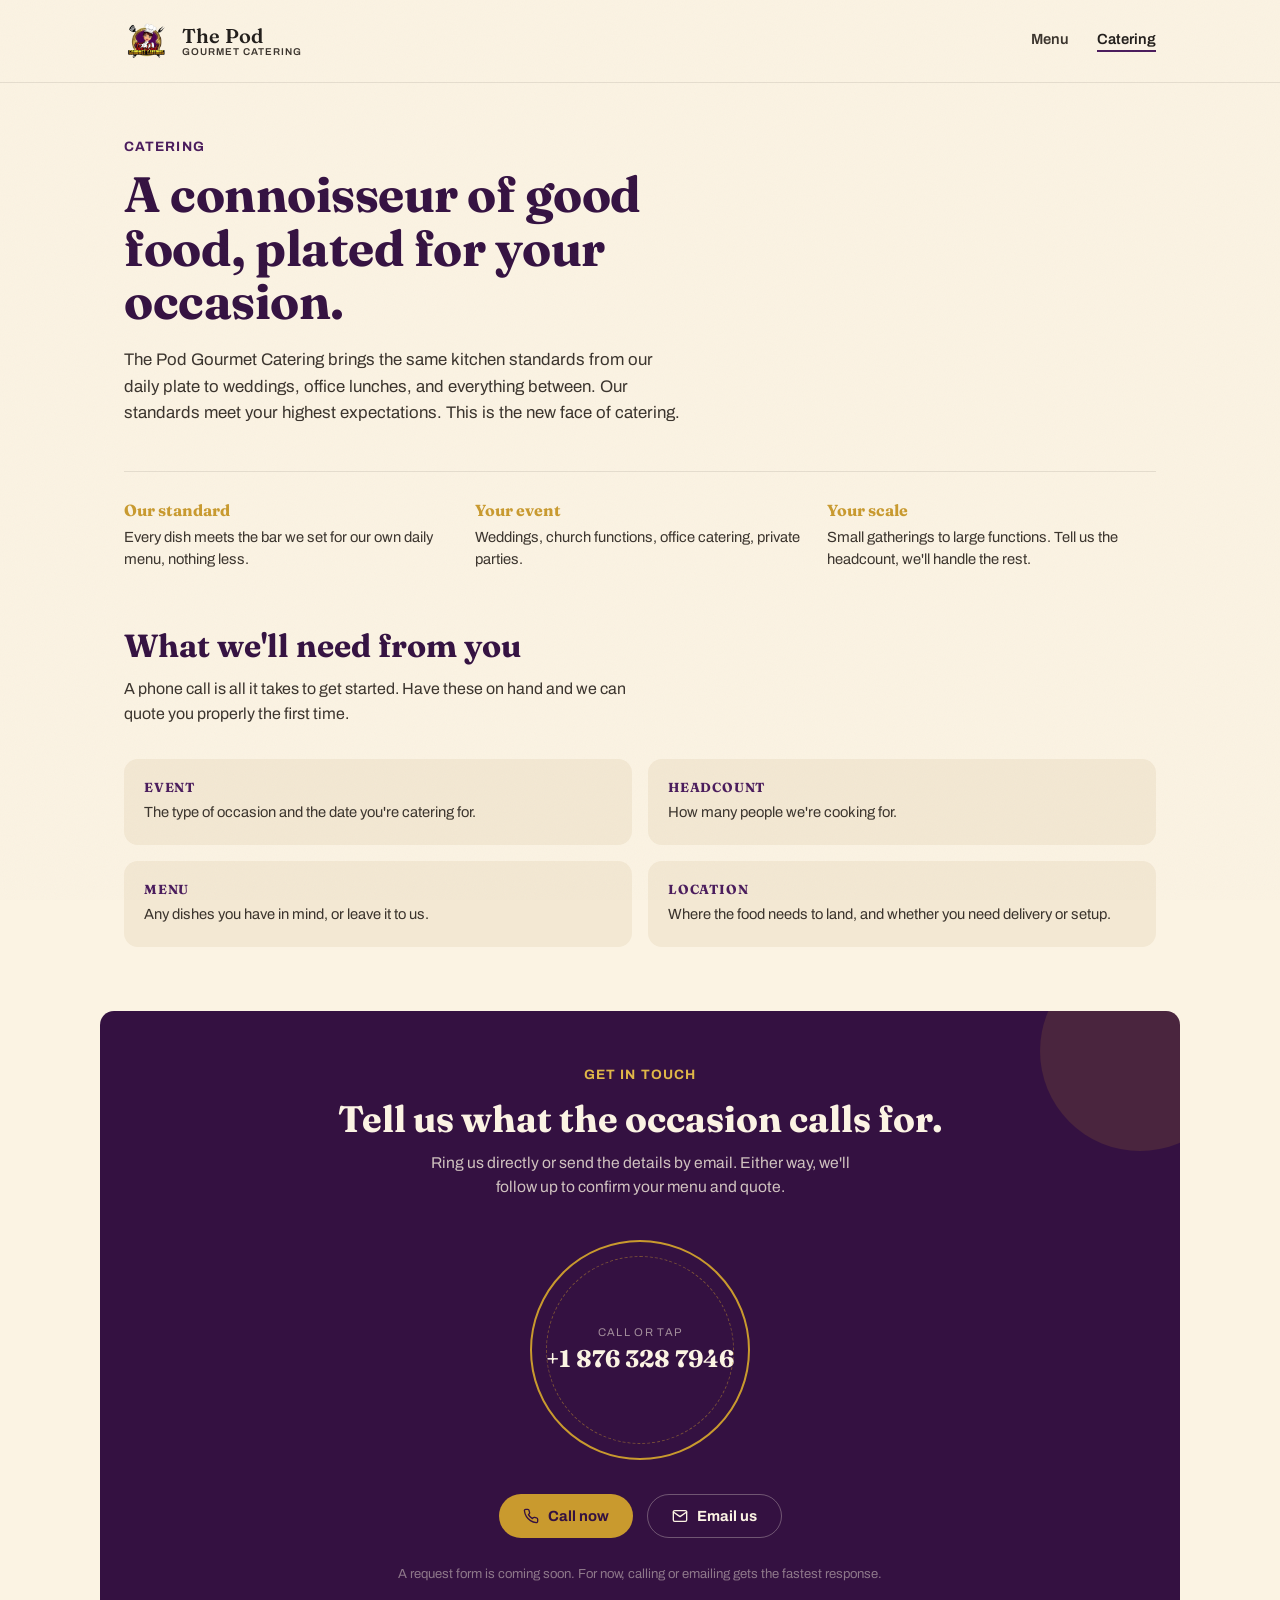
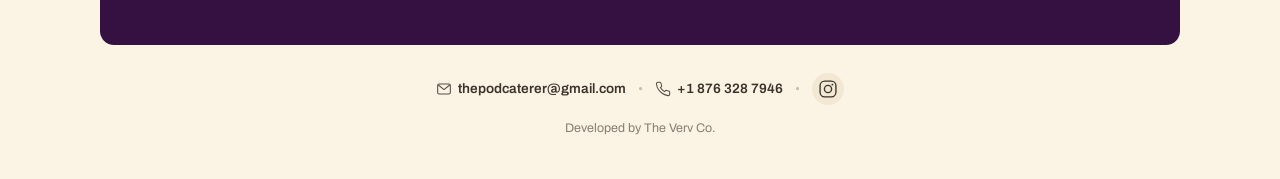
==== catering.html @ 732d0fd7 "Add files via upload" ====
<!DOCTYPE html>
<html lang="en">
<head>
<meta charset="UTF-8">
<meta name="viewport" content="width=device-width, initial-scale=1.0">
<title>Catering | The Pod Gourmet Catering</title>
<link rel="preconnect" href="https://fonts.googleapis.com">
<link rel="preconnect" href="https://fonts.gstatic.com" crossorigin>
<link href="https://fonts.googleapis.com/css2?family=Fraunces:opsz,wght@9..144,400;9..144,500;9..144,600;9..144,700;9..144,900&family=Fraunces:ital,opsz,wght@1,9..144,500&family=Archivo:wght@400;500;600;700&display=swap" rel="stylesheet">
<link rel="stylesheet" href="styles.css">
<link rel="stylesheet" href="catering.css">
</head>
<body>

<div class="grain"></div>

<header class="site-header">
  <div class="header-inner">
    <a href="index.html" class="brand">
      <img src="assets/logo.png" alt="The Pod Gourmet Catering" class="brand-logo">
      <span class="brand-name">The Pod<span class="brand-sub">Gourmet Catering</span></span>
    </a>
    <nav class="site-nav">
      <a href="index.html">Menu</a>
      <a href="catering.html" class="active">Catering</a>
    </nav>
  </div>
</header>

<main>

  <section class="cat-hero">
    <div class="cat-hero-inner">
      <p class="hero-eyebrow">Catering</p>
      <h1 class="cat-hero-title">A connoisseur of good food, plated for your occasion.</h1>
      <p class="cat-hero-sub">The Pod Gourmet Catering brings the same kitchen standards from our daily plate to weddings, office lunches, and everything between. Our standards meet your highest expectations. This is the new face of catering.</p>
    </div>

    <div class="cat-standards">
      <div class="cat-standard">
        <h3>Our standard</h3>
        <p>Every dish meets the bar we set for our own daily menu, nothing less.</p>
      </div>
      <div class="cat-standard">
        <h3>Your event</h3>
        <p>Weddings, church functions, office catering, private parties.</p>
      </div>
      <div class="cat-standard">
        <h3>Your scale</h3>
        <p>Small gatherings to large functions. Tell us the headcount, we'll handle the rest.</p>
      </div>
    </div>
  </section>

  <section class="cat-needs">
    <h2>What we'll need from you</h2>
    <p class="cat-needs-sub">A phone call is all it takes to get started. Have these on hand and we can quote you properly the first time.</p>

    <div class="cat-needs-grid">
      <div class="cat-need-card">
        <span class="cat-need-mark">Event</span>
        <p>The type of occasion and the date you're catering for.</p>
      </div>
      <div class="cat-need-card">
        <span class="cat-need-mark">Headcount</span>
        <p>How many people we're cooking for.</p>
      </div>
      <div class="cat-need-card">
        <span class="cat-need-mark">Menu</span>
        <p>Any dishes you have in mind, or leave it to us.</p>
      </div>
      <div class="cat-need-card">
        <span class="cat-need-mark">Location</span>
        <p>Where the food needs to land, and whether you need delivery or setup.</p>
      </div>
    </div>
  </section>

  <section class="cat-reach">
    <p class="hero-eyebrow cat-reach-eyebrow">Get in touch</p>
    <h2>Tell us what the occasion calls for.</h2>
    <p class="cat-reach-sub">Ring us directly or send the details by email. Either way, we'll follow up to confirm your menu and quote.</p>

    <div class="cat-plate">
      <div class="cat-plate-ring">
        <div class="cat-plate-inner">
          <p class="cat-plate-label">Call or tap</p>
          <a class="cat-plate-phone" href="tel:+18763287946">+1 876 328 7946</a>
        </div>
      </div>
    </div>

    <div class="cat-actions">
      <a class="cat-btn cat-btn-primary" href="tel:+18763287946">
        <svg viewBox="0 0 24 24" fill="none" stroke="currentColor" stroke-width="2" stroke-linecap="round" stroke-linejoin="round"><path d="M22 16.92v3a2 2 0 0 1-2.18 2 19.79 19.79 0 0 1-8.63-3.07 19.5 19.5 0 0 1-6-6 19.79 19.79 0 0 1-3.07-8.67A2 2 0 0 1 4.11 2h3a2 2 0 0 1 2 1.72 12.84 12.84 0 0 0 .7 2.81 2 2 0 0 1-.45 2.11L8.09 9.91a16 16 0 0 0 6 6l1.27-1.27a2 2 0 0 1 2.11-.45 12.84 12.84 0 0 0 2.81.7A2 2 0 0 1 22 16.92z"/></svg>
        Call now
      </a>
      <a class="cat-btn cat-btn-secondary" href="mailto:thepodcaterer@gmail.com?subject=Catering%20Inquiry&body=Event%20type%3A%0AEvent%20date%3A%0AHeadcount%3A%0ALocation%3A%0AWhat%20we%20need%3A">
        <svg viewBox="0 0 24 24" fill="none" stroke="currentColor" stroke-width="2" stroke-linecap="round" stroke-linejoin="round"><path d="M4 4h16c1.1 0 2 .9 2 2v12c0 1.1-.9 2-2 2H4c-1.1 0-2-.9-2-2V6c0-1.1.9-2 2-2z"/><polyline points="22,6 12,13 2,6"/></svg>
        Email us
      </a>
    </div>

    <p class="cat-soon-note">A request form is coming soon. For now, calling or emailing gets the fastest response.</p>
  </section>

</main>

<footer class="site-footer">
  <div class="footer-contact">
    <a href="mailto:thepodcaterer@gmail.com" class="footer-link">
      <svg class="footer-link-icon" viewBox="0 0 24 24" width="16" height="16" fill="none" xmlns="http://www.w3.org/2000/svg">
        <rect x="2.5" y="4.5" width="19" height="15" rx="2.2" stroke="currentColor" stroke-width="1.6"/>
        <path d="M3.5 6L12 13L20.5 6" stroke="currentColor" stroke-width="1.6" stroke-linecap="round" stroke-linejoin="round"/>
      </svg>
      thepodcaterer@gmail.com
    </a>
    <span class="footer-divider">•</span>
    <a href="tel:+18763287946" class="footer-link">
      <svg class="footer-link-icon" viewBox="0 0 24 24" width="16" height="16" fill="none" xmlns="http://www.w3.org/2000/svg">
        <path d="M22 16.92v3a2 2 0 0 1-2.18 2 19.79 19.79 0 0 1-8.63-3.07 19.5 19.5 0 0 1-6-6 19.79 19.79 0 0 1-3.07-8.67A2 2 0 0 1 4.11 2h3a2 2 0 0 1 2 1.72 12.84 12.84 0 0 0 .7 2.81 2 2 0 0 1-.45 2.11L8.09 9.91a16 16 0 0 0 6 6l1.27-1.27a2 2 0 0 1 2.11-.45 12.84 12.84 0 0 0 2.81.7A2 2 0 0 1 22 16.92z" stroke="currentColor" stroke-width="1.6" stroke-linecap="round" stroke-linejoin="round"/>
      </svg>
      +1 876 328 7946
    </a>
    <span class="footer-divider">•</span>
    <a href="https://www.instagram.com/thepodcaterer/" target="_blank" rel="noopener" class="footer-icon" aria-label="The Pod Gourmet Catering on Instagram">
      <svg viewBox="0 0 24 24" width="20" height="20" fill="none" xmlns="http://www.w3.org/2000/svg">
        <rect x="2.5" y="2.5" width="19" height="19" rx="5.5" stroke="currentColor" stroke-width="1.6"/>
        <circle cx="12" cy="12" r="4.3" stroke="currentColor" stroke-width="1.6"/>
        <circle cx="17.3" cy="6.7" r="1.15" fill="currentColor"/>
      </svg>
    </a>
  </div>
  <p class="footer-credit">Developed by The Verv Co.</p>
</footer>

</body>
</html>
---- styles.css ----
/* ===== Tokens ===== */
:root {
  --pod-purple: #4A1B5C;
  --pod-purple-deep: #341141;
  --pod-black: #1A1716;
  --pod-gold: #C99A2E;
  --pod-gold-bright: #E0B748;
  --cream: #FBF3E3;
  --cream-dim: #F3E8D3;
  --char: #211D1A;
  --char-soft: #3A332C;

  --font-display: "Fraunces", serif;
  --font-body: "Archivo", sans-serif;

  --radius: 14px;
  --max-w: 1080px;
}

* { box-sizing: border-box; }

html, body {
  margin: 0;
  padding: 0;
  background: var(--cream);
  color: var(--char);
  font-family: var(--font-body);
  -webkit-font-smoothing: antialiased;
}

/* subtle paper grain overlay */
.grain {
  position: fixed;
  inset: 0;
  pointer-events: none;
  z-index: 999;
  opacity: 0.035;
  background-image: url("data:image/svg+xml,%3Csvg xmlns='http://www.w3.org/2000/svg' width='160' height='160'%3E%3Cfilter id='n'%3E%3CfeTurbulence type='fractalNoise' baseFrequency='0.9' numOctaves='2' stitchTiles='stitch'/%3E%3C/filter%3E%3Crect width='100%25' height='100%25' filter='url(%23n)'/%3E%3C/svg%3E");
}

a { text-decoration: none; color: inherit; }

h1, h2, h3 { font-family: var(--font-display); margin: 0; }

/* ===== Header ===== */
.site-header {
  position: sticky;
  top: 0;
  z-index: 50;
  background: var(--cream);
  border-bottom: 1px solid rgba(33,29,26,0.1);
}
.header-inner {
  max-width: var(--max-w);
  margin: 0 auto;
  padding: 18px 24px;
  display: flex;
  align-items: center;
  justify-content: space-between;
}
.brand {
  display: flex;
  align-items: center;
  gap: 12px;
  font-family: var(--font-display);
  font-weight: 600;
  font-size: 1.25rem;
  letter-spacing: 0.01em;
}
.brand-logo {
  width: 46px;
  height: 46px;
  object-fit: contain;
  flex-shrink: 0;
}
.brand-name {
  display: flex;
  flex-direction: column;
  line-height: 1.1;
}
.brand-sub {
  font-family: var(--font-body);
  font-weight: 600;
  font-size: 0.62rem;
  text-transform: uppercase;
  letter-spacing: 0.1em;
  color: var(--char-soft);
}
.site-nav {
  display: flex;
  gap: 28px;
  font-size: 0.92rem;
  font-weight: 600;
}
.site-nav a {
  position: relative;
  padding-bottom: 4px;
  color: var(--char-soft);
}
.site-nav a.active { color: var(--char); }
.site-nav a.active::after {
  content: "";
  position: absolute;
  left: 0; right: 0; bottom: -1px;
  height: 2px;
  background: var(--pod-purple);
}

/* ===== Hero ===== */
.hero {
  max-width: var(--max-w);
  margin: 0 auto;
  padding: 64px 24px 40px;
  display: grid;
  grid-template-columns: 1.4fr 1fr;
  gap: 40px;
  align-items: end;
}
.hero-eyebrow {
  font-size: 0.85rem;
  font-weight: 700;
  letter-spacing: 0.08em;
  text-transform: uppercase;
  color: var(--pod-purple);
  margin: 0 0 14px;
}
.hero-title {
  font-size: clamp(2.6rem, 5.2vw, 4.2rem);
  font-weight: 900;
  line-height: 0.98;
  color: var(--pod-purple-deep);
  letter-spacing: -0.01em;
}
.hero-sub {
  margin-top: 18px;
  font-size: 1.05rem;
  line-height: 1.6;
  max-width: 480px;
  color: var(--char-soft);
}
.hero-today {
  background: var(--pod-purple);
  color: var(--cream);
  border-radius: var(--radius);
  padding: 28px 26px;
  position: relative;
  overflow: hidden;
}
.hero-today::before {
  content: "";
  position: absolute;
  top: -40px; right: -40px;
  width: 140px; height: 140px;
  border-radius: 50%;
  background: var(--pod-gold);
  opacity: 0.18;
}
.hero-today-label {
  font-size: 0.8rem;
  text-transform: uppercase;
  letter-spacing: 0.1em;
  font-weight: 700;
  opacity: 0.75;
  margin: 0 0 6px;
}
.hero-today-day {
  font-family: var(--font-display);
  font-size: 1.7rem;
  font-weight: 700;
  margin: 0 0 10px;
}
.hero-today-pick {
  font-size: 0.98rem;
  line-height: 1.5;
  opacity: 0.92;
  margin: 0;
}

/* ===== Day tabs ===== */
.day-tabs {
  max-width: var(--max-w);
  margin: 0 auto;
  padding: 0 24px;
  display: flex;
  gap: 10px;
  flex-wrap: wrap;
  border-bottom: 1px solid rgba(33,29,26,0.1);
  padding-bottom: 18px;
}
.day-tab {
  font-family: var(--font-body);
  font-weight: 700;
  font-size: 0.92rem;
  padding: 10px 18px;
  border-radius: 999px;
  border: 1.5px solid rgba(33,29,26,0.15);
  background: transparent;
  color: var(--char-soft);
  cursor: pointer;
  transition: all 0.18s ease;
}
.day-tab:hover {
  border-color: var(--pod-purple);
  color: var(--pod-purple);
}
.day-tab.is-active {
  background: var(--pod-purple);
  border-color: var(--pod-purple);
  color: var(--cream);
}
.day-tab .dot {
  display: inline-block;
  width: 6px; height: 6px;
  border-radius: 50%;
  background: var(--pod-purple);
  margin-right: 7px;
  vertical-align: middle;
}

/* ===== Menu board ===== */
.menu-board {
  max-width: var(--max-w);
  margin: 0 auto;
  padding: 44px 24px 20px;
}
.day-panel { display: none; }
.day-panel.is-active { display: block; animation: fadeUp 0.35s ease; }

@keyframes fadeUp {
  from { opacity: 0; transform: translateY(6px); }
  to { opacity: 1; transform: translateY(0); }
}

.day-panel-head {
  display: flex;
  align-items: baseline;
  justify-content: space-between;
  margin-bottom: 28px;
  flex-wrap: wrap;
  gap: 8px;
}
.day-panel-title {
  font-size: 2.1rem;
  font-weight: 700;
  color: var(--pod-purple-deep);
}
.day-panel-note {
  font-style: italic;
  color: var(--pod-purple);
  font-family: var(--font-display);
  font-size: 1.05rem;
}

.cat-block { margin-bottom: 30px; }
.cat-label {
  font-size: 0.78rem;
  font-weight: 700;
  text-transform: uppercase;
  letter-spacing: 0.09em;
  color: var(--char-soft);
  margin-bottom: 12px;
  display: flex;
  align-items: center;
  gap: 8px;
}
.cat-label::before {
  content: "";
  width: 10px; height: 10px;
  border-radius: 3px;
}
.cat-block[data-cat="protein"] .cat-label::before { background: var(--pod-purple); }
.cat-block[data-cat="soup"] .cat-label::before { background: var(--char-soft); }
.cat-block[data-cat="rice"] .cat-label::before { background: var(--pod-gold); }
.cat-block[data-cat="side"] .cat-label::before { background: var(--pod-black); }
.cat-block[data-cat="boiled"] .cat-label::before { background: #8B6A3F; }

.item-grid {
  display: grid;
  grid-template-columns: repeat(auto-fill, minmax(240px, 1fr));
  gap: 10px;
}
.item-card {
  background: var(--cream-dim);
  border-radius: 10px;
  padding: 14px 16px;
  font-weight: 600;
  font-size: 0.97rem;
  border-left: 3px solid transparent;
  transition: transform 0.15s ease;
}
.cat-block[data-cat="protein"] .item-card { border-left-color: var(--pod-purple); }
.cat-block[data-cat="soup"] .item-card { border-left-color: var(--char-soft); }
.cat-block[data-cat="rice"] .item-card { border-left-color: var(--pod-gold); }
.cat-block[data-cat="side"] .item-card { border-left-color: var(--pod-black); }
.cat-block[data-cat="boiled"] .item-card { border-left-color: #8B6A3F; }

/* ===== Legend ===== */
.legend {
  max-width: var(--max-w);
  margin: 50px auto 0;
  padding: 36px 24px 60px;
  border-top: 1px solid rgba(33,29,26,0.1);
}
.legend h3 {
  font-size: 1.15rem;
  margin-bottom: 22px;
  color: var(--pod-purple-deep);
}
.legend-grid {
  display: grid;
  grid-template-columns: repeat(auto-fit, minmax(220px, 1fr));
  gap: 22px;
}
.legend-item {
  display: flex;
  gap: 12px;
  align-items: flex-start;
}
.legend-item strong {
  font-size: 0.95rem;
  display: block;
  margin-bottom: 3px;
}
.legend-item p {
  margin: 0;
  font-size: 0.88rem;
  color: var(--char-soft);
  line-height: 1.4;
}
.legend-tag {
  width: 14px; height: 14px;
  border-radius: 4px;
  margin-top: 3px;
  flex-shrink: 0;
}
.tag-protein { background: var(--pod-purple); }
.tag-rice { background: var(--pod-gold); }
.tag-side { background: var(--pod-black); }
.tag-boiled { background: #8B6A3F; }

/* ===== Footer ===== */
.site-footer {
  text-align: center;
  padding: 28px 24px 44px;
  font-size: 0.85rem;
  color: var(--char-soft);
}
.footer-tagline {
  margin: 0 0 14px;
}
.footer-credit {
  margin: 16px 0 0;
  font-size: 0.78rem;
  opacity: 0.6;
}
.footer-contact {
  display: flex;
  align-items: center;
  justify-content: center;
  gap: 12px;
  flex-wrap: wrap;
}
.footer-link {
  color: var(--char-soft);
  font-weight: 600;
  transition: color 0.15s ease;
  display: inline-flex;
  align-items: center;
  gap: 6px;
}
.footer-link:hover {
  color: var(--pod-purple);
}
.footer-link-icon {
  flex-shrink: 0;
  opacity: 0.85;
}
.footer-divider {
  color: rgba(33,29,26,0.25);
  font-size: 0.8rem;
}
.footer-icon {
  display: inline-flex;
  align-items: center;
  justify-content: center;
  width: 32px;
  height: 32px;
  border-radius: 50%;
  color: var(--char-soft);
  background: var(--cream-dim);
  transition: color 0.15s ease, background 0.15s ease, transform 0.15s ease;
}
.footer-icon:hover {
  color: var(--cream);
  background: linear-gradient(135deg, var(--pod-purple), var(--pod-gold));
  transform: translateY(-1px);
}

/* ===== Responsive ===== */
@media (max-width: 760px) {
  .hero { grid-template-columns: 1fr; padding-top: 36px; }
  .day-panel-title { font-size: 1.7rem; }
  .footer-contact { gap: 8px; }
  .footer-divider { display: none; }
}
---- catering.css ----
/* ===== Catering hero ===== */
.cat-hero {
  max-width: var(--max-w);
  margin: 0 auto;
  padding: 56px 24px 0;
}
.cat-hero-inner {
  max-width: 640px;
}
.cat-hero-title {
  font-size: clamp(2.1rem, 4.2vw, 3.1rem);
  font-weight: 700;
  line-height: 1.08;
  color: var(--pod-purple-deep);
  letter-spacing: -0.01em;
  margin-top: 14px;
}
.cat-hero-sub {
  margin-top: 18px;
  font-size: 1.05rem;
  line-height: 1.6;
  color: var(--char-soft);
  max-width: 560px;
}

.cat-standards {
  margin-top: 44px;
  padding-top: 28px;
  border-top: 1px solid rgba(33,29,26,0.1);
  display: grid;
  grid-template-columns: repeat(3, 1fr);
  gap: 22px;
}
.cat-standard h3 {
  font-family: var(--font-display);
  font-size: 1rem;
  font-weight: 700;
  color: var(--pod-gold);
  margin-bottom: 6px;
}
.cat-standard p {
  font-size: 0.92rem;
  line-height: 1.5;
  color: var(--char-soft);
  margin: 0;
}

/* ===== Needs section ===== */
.cat-needs {
  max-width: var(--max-w);
  margin: 0 auto;
  padding: 56px 24px 8px;
}
.cat-needs h2 {
  font-size: clamp(1.5rem, 2.6vw, 2rem);
  font-weight: 700;
  color: var(--pod-purple-deep);
  margin-bottom: 12px;
}
.cat-needs-sub {
  font-size: 1rem;
  color: var(--char-soft);
  max-width: 520px;
  line-height: 1.55;
  margin: 0 0 32px;
}

.cat-needs-grid {
  display: grid;
  grid-template-columns: repeat(2, 1fr);
  gap: 16px;
}
.cat-need-card {
  background: var(--cream-dim);
  border-radius: var(--radius);
  padding: 20px 20px 22px;
}
.cat-need-mark {
  display: block;
  font-family: var(--font-display);
  font-weight: 700;
  font-size: 0.82rem;
  letter-spacing: 0.06em;
  text-transform: uppercase;
  color: var(--pod-purple);
  margin-bottom: 6px;
}
.cat-need-card p {
  font-size: 0.92rem;
  line-height: 1.5;
  color: var(--char-soft);
  margin: 0;
}

/* ===== Reach / plate section ===== */
.cat-reach {
  max-width: var(--max-w);
  margin: 56px auto 0;
  padding: 56px 24px 64px;
  background: var(--pod-purple-deep);
  border-radius: var(--radius);
  color: var(--cream);
  text-align: center;
  position: relative;
  overflow: hidden;
}
.cat-reach::before {
  content: "";
  position: absolute;
  top: -60px; right: -60px;
  width: 200px; height: 200px;
  border-radius: 50%;
  background: var(--pod-gold);
  opacity: 0.14;
}
.cat-reach-eyebrow { color: var(--pod-gold-bright); }
.cat-reach h2 {
  font-size: clamp(1.6rem, 3vw, 2.3rem);
  font-weight: 700;
  margin: 12px 0 10px;
}
.cat-reach-sub {
  color: rgba(251,243,227,0.78);
  font-size: 0.98rem;
  max-width: 460px;
  margin: 0 auto 40px;
  line-height: 1.55;
}

.cat-plate { display: inline-block; }
.cat-plate-ring {
  width: 220px;
  height: 220px;
  border-radius: 50%;
  border: 2px solid var(--pod-gold);
  display: flex;
  align-items: center;
  justify-content: center;
  margin: 0 auto;
  position: relative;
}
.cat-plate-ring::before {
  content: "";
  position: absolute;
  inset: 14px;
  border-radius: 50%;
  border: 1px dashed rgba(201,154,46,0.45);
}
.cat-plate-label {
  font-size: 0.7rem;
  letter-spacing: 0.12em;
  text-transform: uppercase;
  color: rgba(251,243,227,0.55);
  margin: 0 0 6px;
}
.cat-plate-phone {
  font-family: var(--font-display);
  font-size: 1.5rem;
  font-weight: 700;
  color: var(--cream);
  text-decoration: none;
}
.cat-plate-phone:hover { color: var(--pod-gold-bright); }
.cat-plate-phone:focus-visible {
  outline: 2px solid var(--pod-gold-bright);
  outline-offset: 4px;
  border-radius: 4px;
}

.cat-actions {
  display: flex;
  gap: 14px;
  justify-content: center;
  margin-top: 34px;
  flex-wrap: wrap;
}
.cat-btn {
  display: inline-flex;
  align-items: center;
  gap: 9px;
  padding: 13px 24px;
  border-radius: 999px;
  font-weight: 700;
  font-size: 0.92rem;
  text-decoration: none;
  transition: transform 0.15s ease, background 0.15s ease, color 0.15s ease;
}
.cat-btn svg { width: 16px; height: 16px; flex-shrink: 0; }
.cat-btn:focus-visible {
  outline: 2px solid var(--pod-gold-bright);
  outline-offset: 3px;
}
.cat-btn-primary {
  background: var(--pod-gold);
  color: var(--pod-purple-deep);
}
.cat-btn-primary:hover {
  background: var(--pod-gold-bright);
  transform: translateY(-1px);
}
.cat-btn-secondary {
  background: transparent;
  color: var(--cream);
  border: 1.5px solid rgba(251,243,227,0.3);
}
.cat-btn-secondary:hover {
  border-color: var(--pod-gold-bright);
  color: var(--pod-gold-bright);
  transform: translateY(-1px);
}

.cat-soon-note {
  margin: 28px 0 0;
  font-size: 0.82rem;
  color: rgba(251,243,227,0.45);
}

/* ===== Responsive ===== */
@media (max-width: 760px) {
  .cat-standards { grid-template-columns: 1fr; gap: 18px; }
  .cat-needs-grid { grid-template-columns: 1fr; }
  .cat-plate-ring { width: 190px; height: 190px; }
  .cat-plate-phone { font-size: 1.25rem; }
  .cat-reach { padding: 44px 20px 52px; }
}
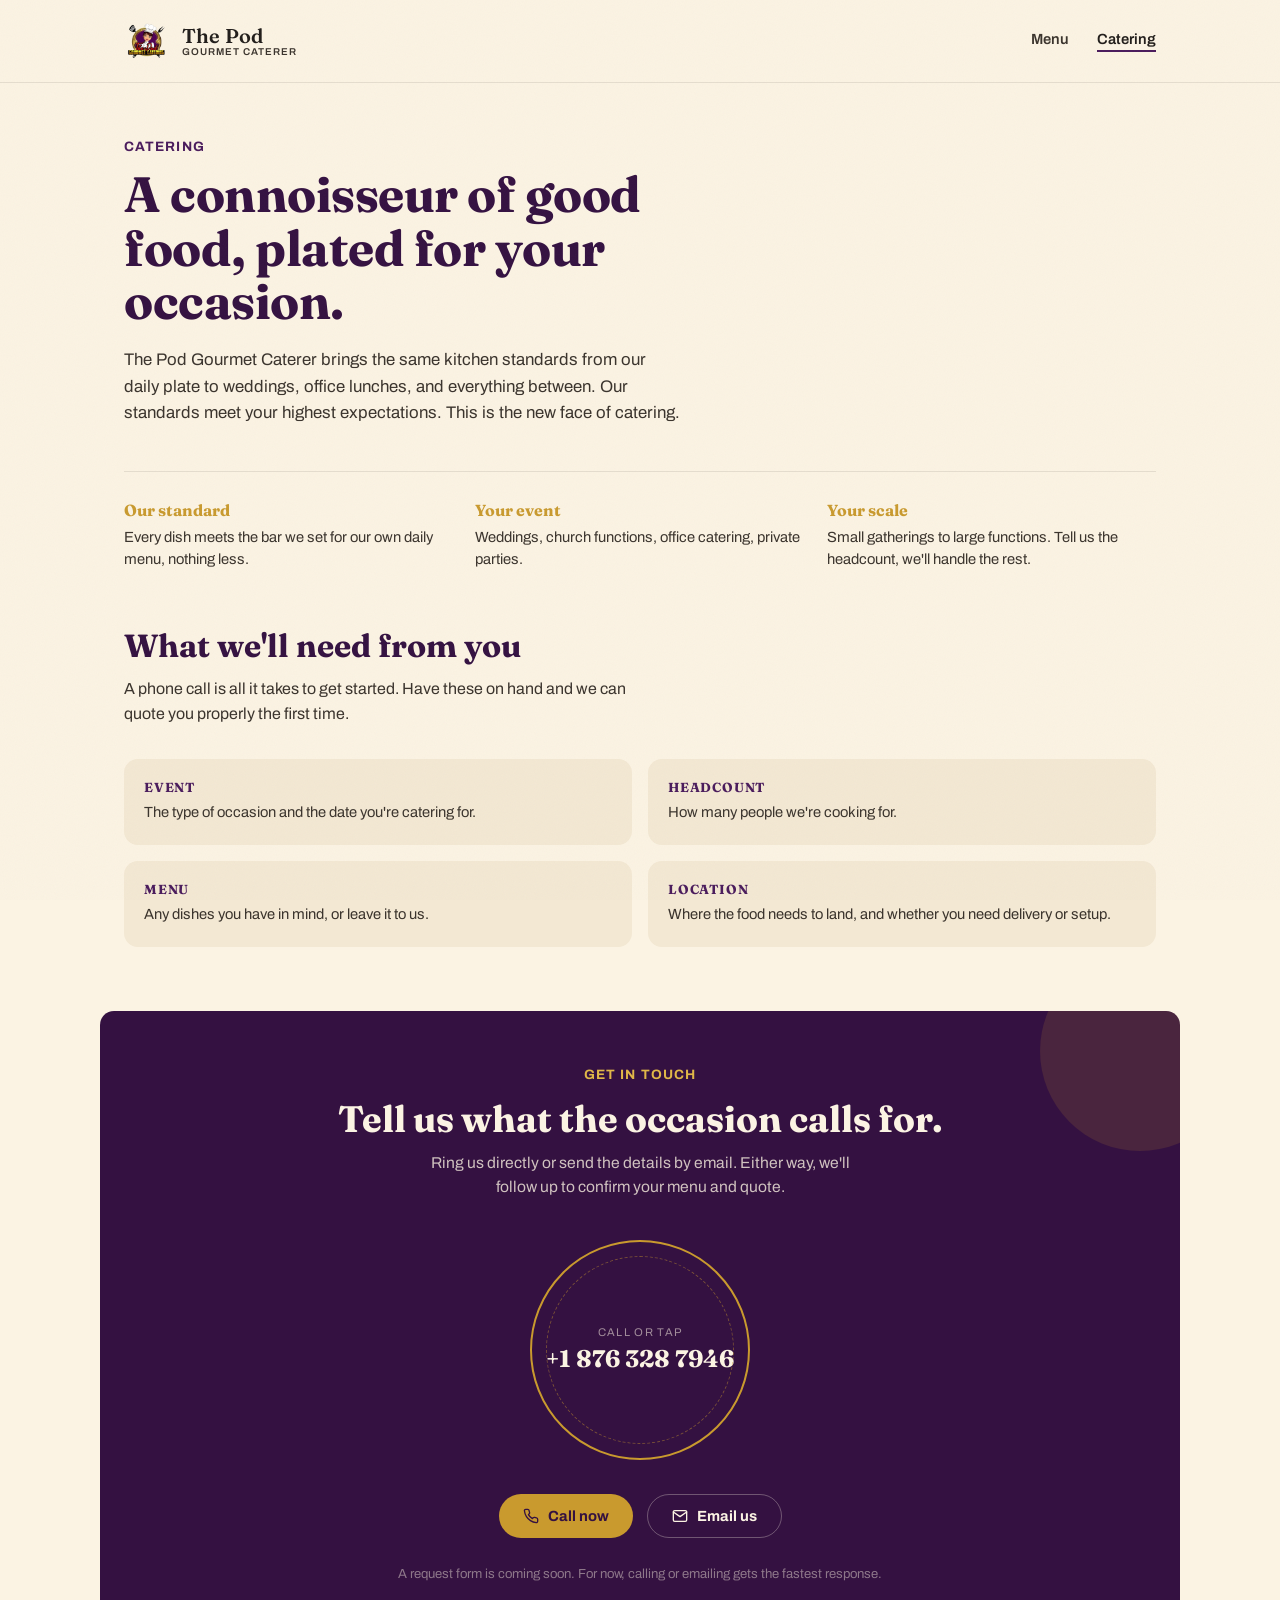
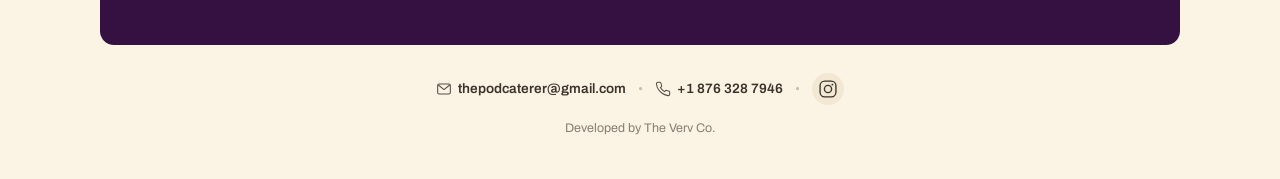
==== commit c7b98ba0: "Add files via upload" ====
--- a/catering.html
+++ b/catering.html
@@ -3,7 +3,7 @@
 <head>
 <meta charset="UTF-8">
 <meta name="viewport" content="width=device-width, initial-scale=1.0">
-<title>Catering | The Pod Gourmet Catering</title>
+<title>Catering | The Pod Gourmet Caterer</title>
 <link rel="preconnect" href="https://fonts.googleapis.com">
 <link rel="preconnect" href="https://fonts.gstatic.com" crossorigin>
 <link href="https://fonts.googleapis.com/css2?family=Fraunces:opsz,wght@9..144,400;9..144,500;9..144,600;9..144,700;9..144,900&family=Fraunces:ital,opsz,wght@1,9..144,500&family=Archivo:wght@400;500;600;700&display=swap" rel="stylesheet">
@@ -17,8 +17,8 @@
 <header class="site-header">
   <div class="header-inner">
     <a href="index.html" class="brand">
-      <img src="assets/logo.png" alt="The Pod Gourmet Catering" class="brand-logo">
-      <span class="brand-name">The Pod<span class="brand-sub">Gourmet Catering</span></span>
+      <img src="assets/logo.png" alt="The Pod Gourmet Caterer" class="brand-logo">
+      <span class="brand-name">The Pod<span class="brand-sub">Gourmet Caterer</span></span>
     </a>
     <nav class="site-nav">
       <a href="index.html">Menu</a>
@@ -33,7 +33,7 @@
     <div class="cat-hero-inner">
       <p class="hero-eyebrow">Catering</p>
       <h1 class="cat-hero-title">A connoisseur of good food, plated for your occasion.</h1>
-      <p class="cat-hero-sub">The Pod Gourmet Catering brings the same kitchen standards from our daily plate to weddings, office lunches, and everything between. Our standards meet your highest expectations. This is the new face of catering.</p>
+      <p class="cat-hero-sub">The Pod Gourmet Caterer brings the same kitchen standards from our daily plate to weddings, office lunches, and everything between. Our standards meet your highest expectations. This is the new face of catering.</p>
     </div>
 
     <div class="cat-standards">
@@ -123,7 +123,7 @@
       +1 876 328 7946
     </a>
     <span class="footer-divider">•</span>
-    <a href="https://www.instagram.com/thepodcaterer/" target="_blank" rel="noopener" class="footer-icon" aria-label="The Pod Gourmet Catering on Instagram">
+    <a href="https://www.instagram.com/thepodcaterer/" target="_blank" rel="noopener" class="footer-icon" aria-label="The Pod Gourmet Caterer on Instagram">
       <svg viewBox="0 0 24 24" width="20" height="20" fill="none" xmlns="http://www.w3.org/2000/svg">
         <rect x="2.5" y="2.5" width="19" height="19" rx="5.5" stroke="currentColor" stroke-width="1.6"/>
         <circle cx="12" cy="12" r="4.3" stroke="currentColor" stroke-width="1.6"/>
